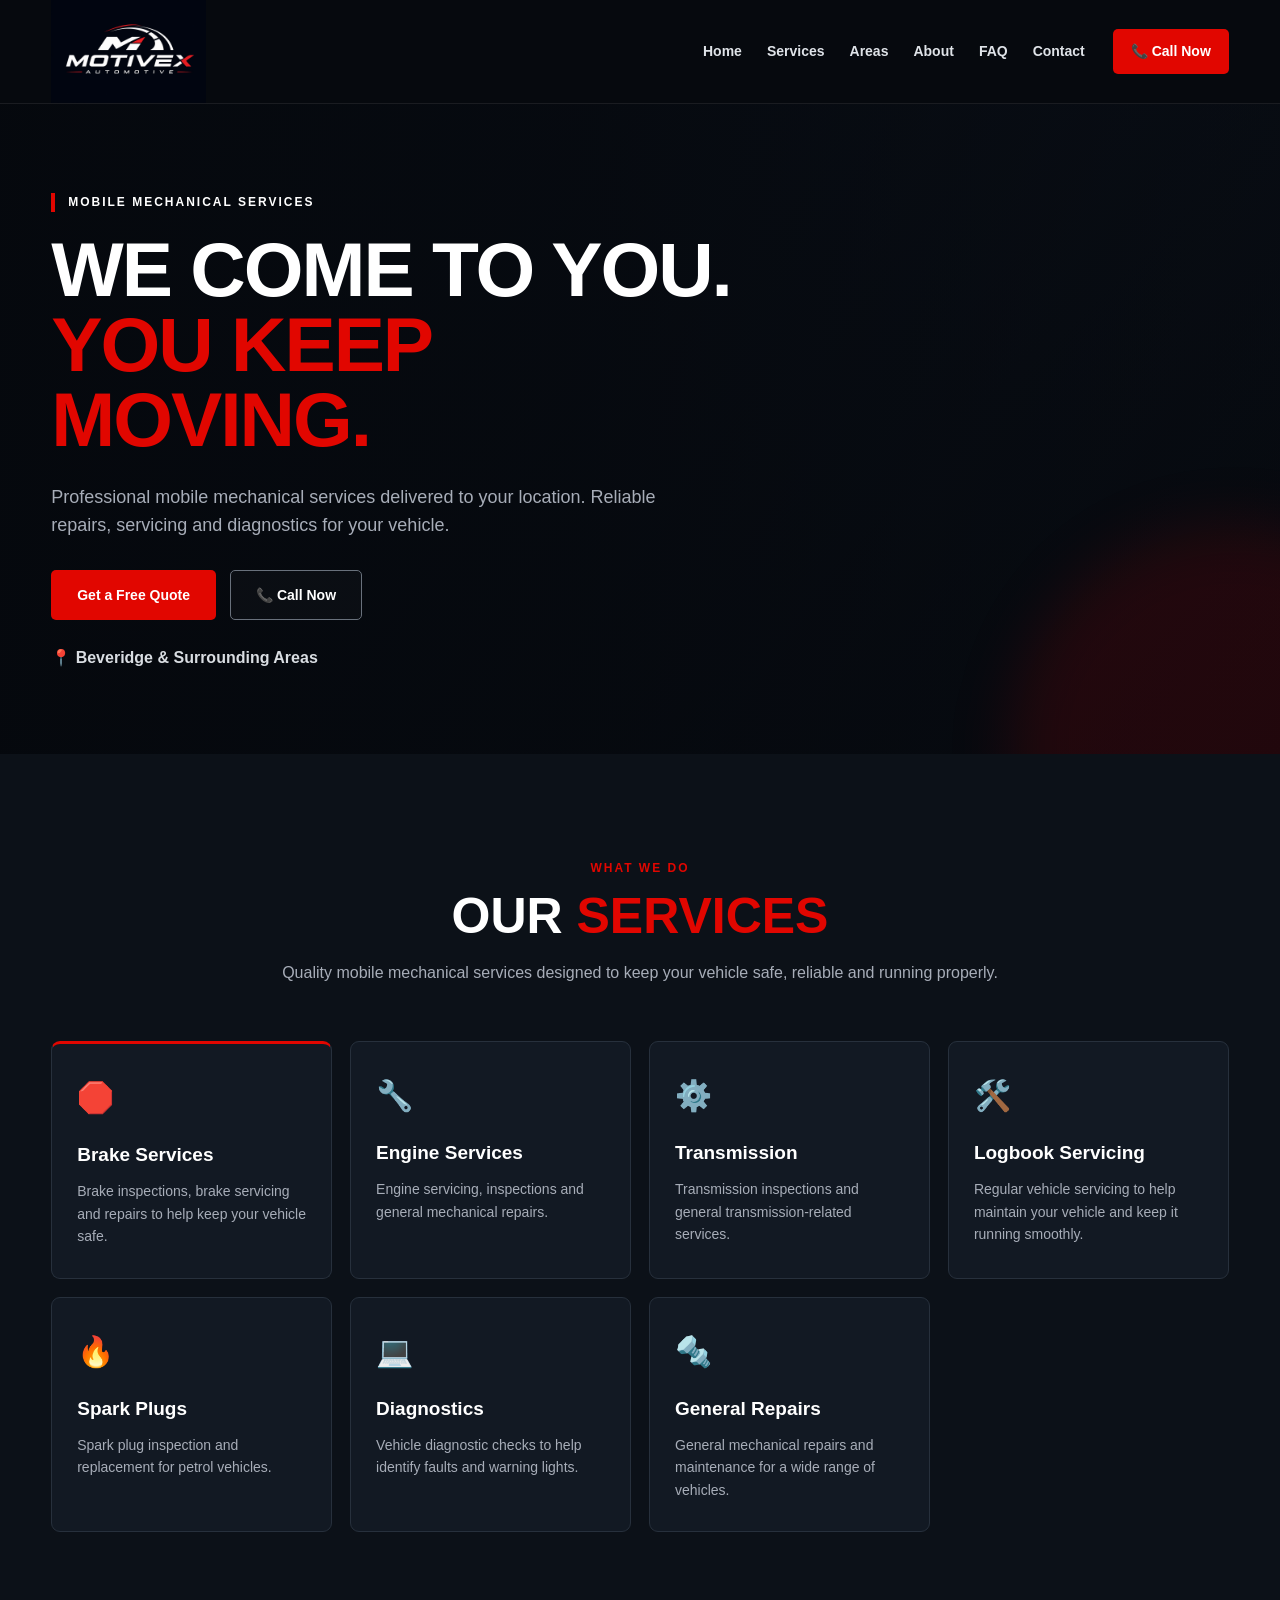
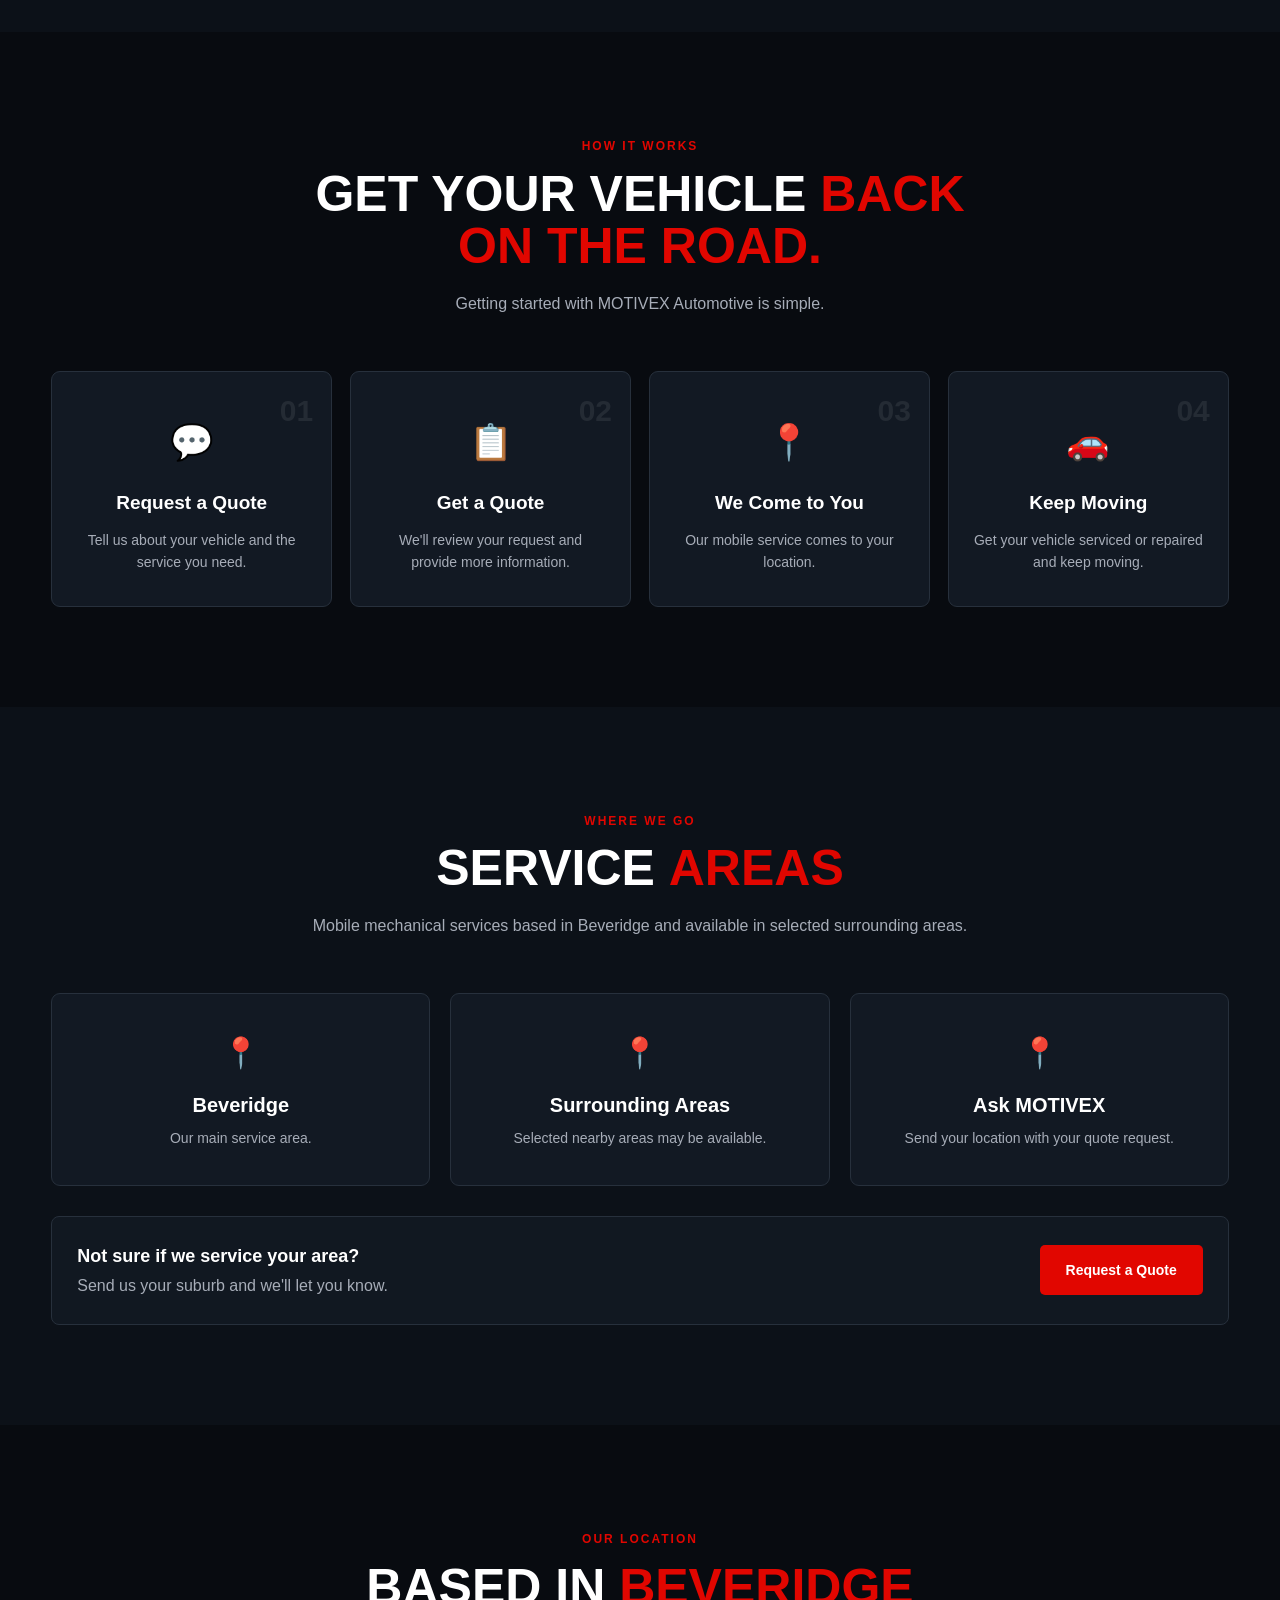
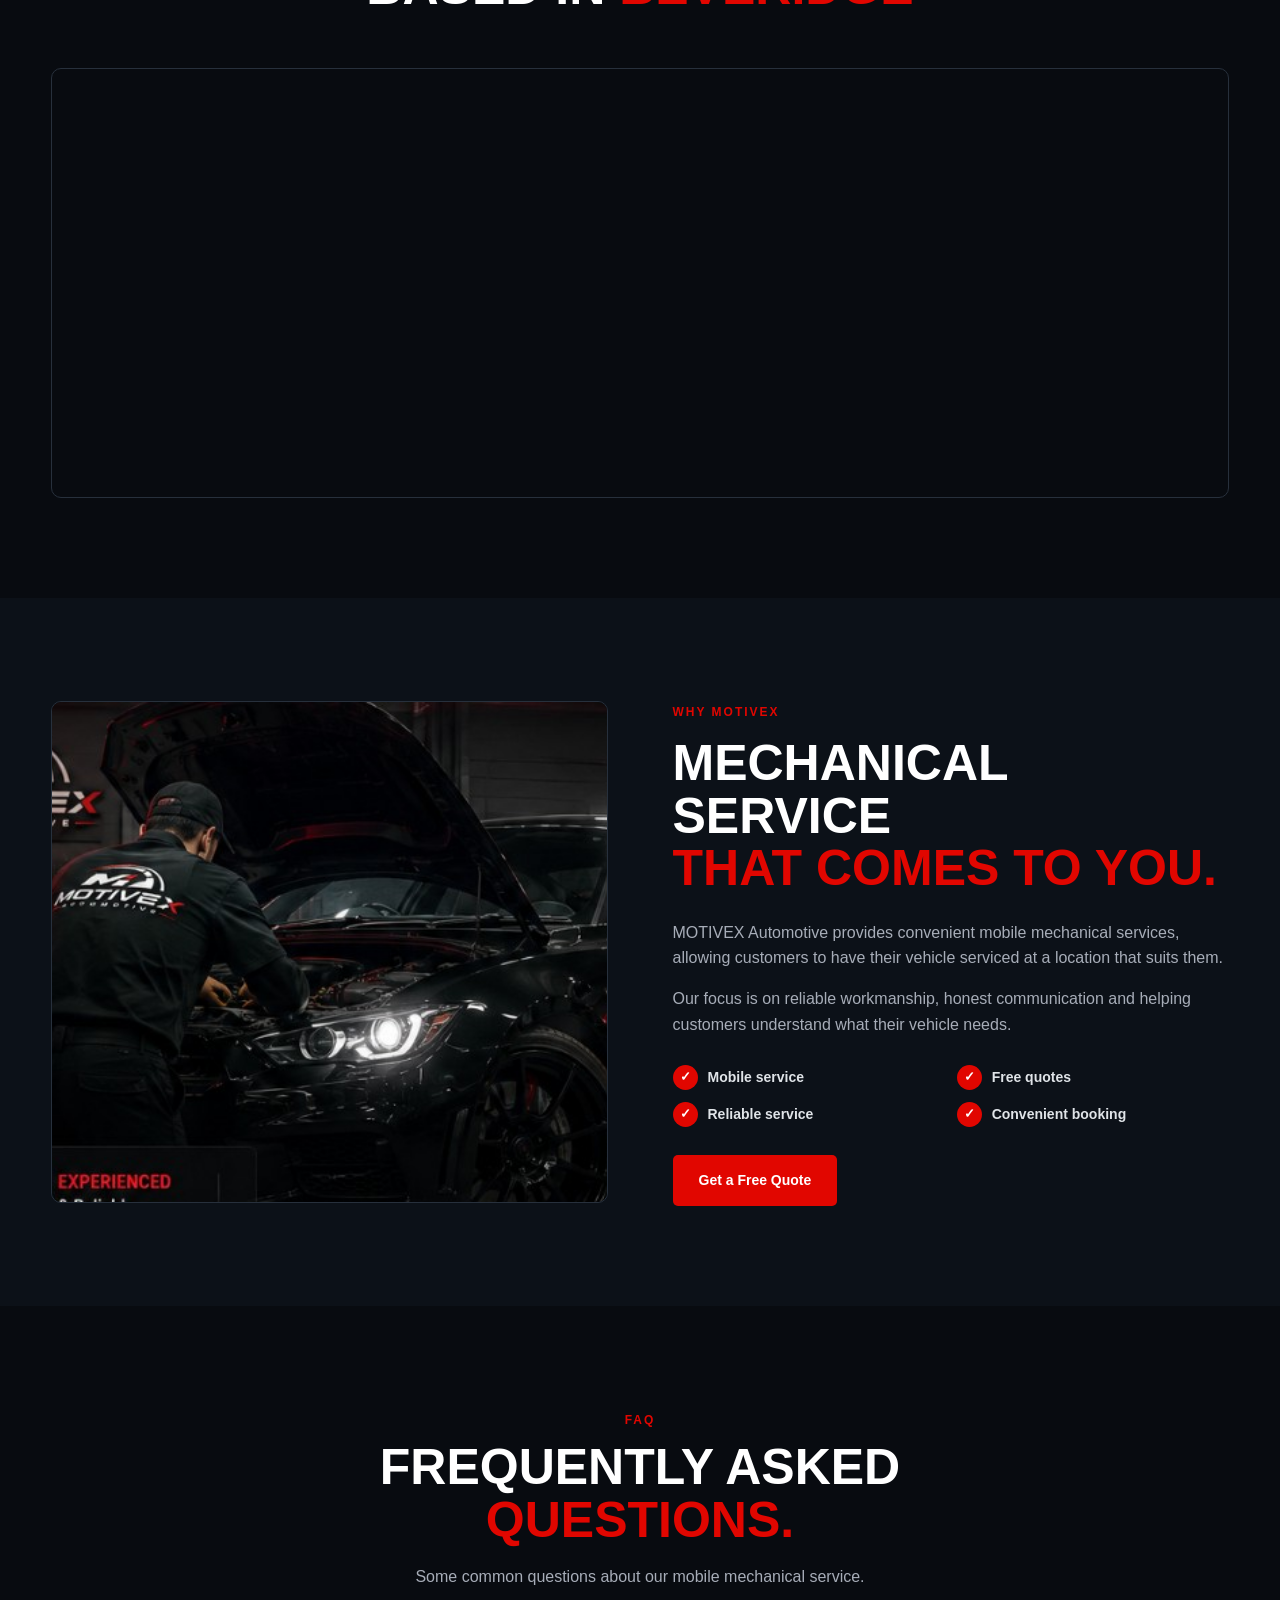
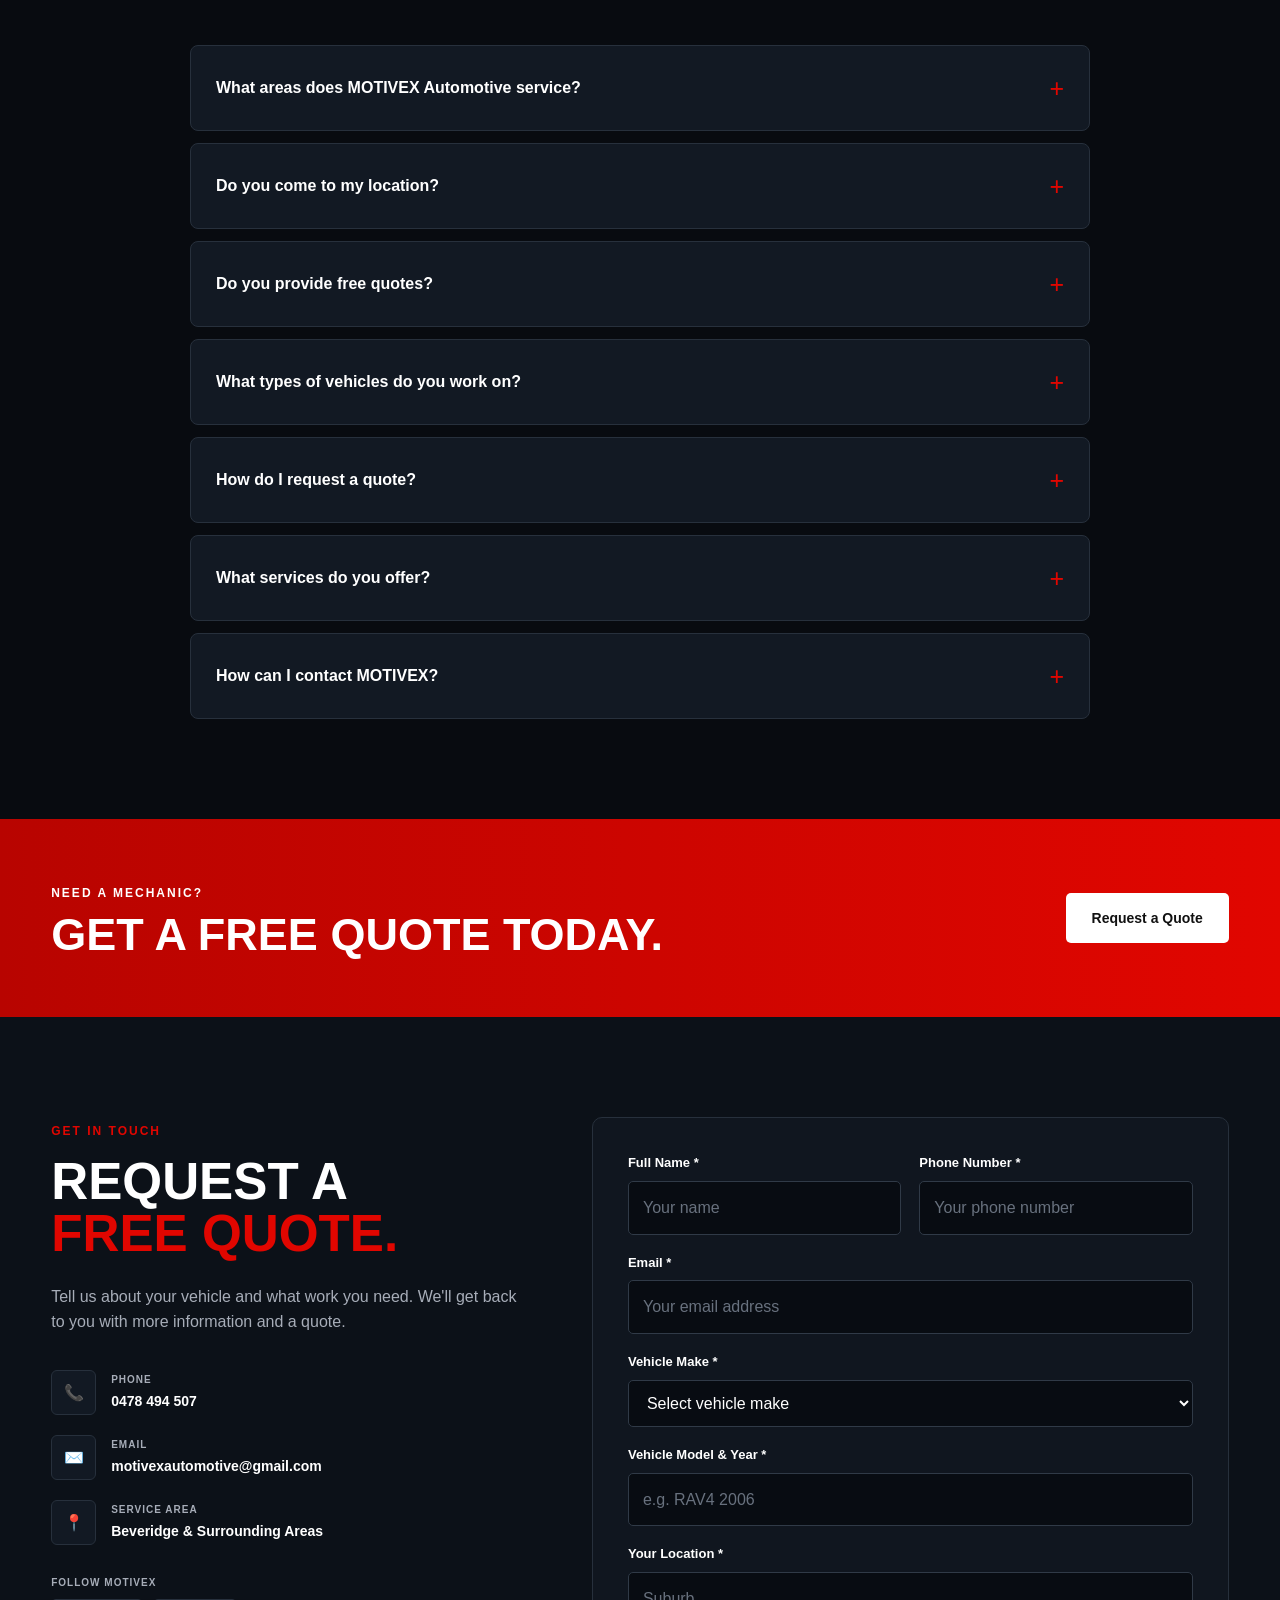
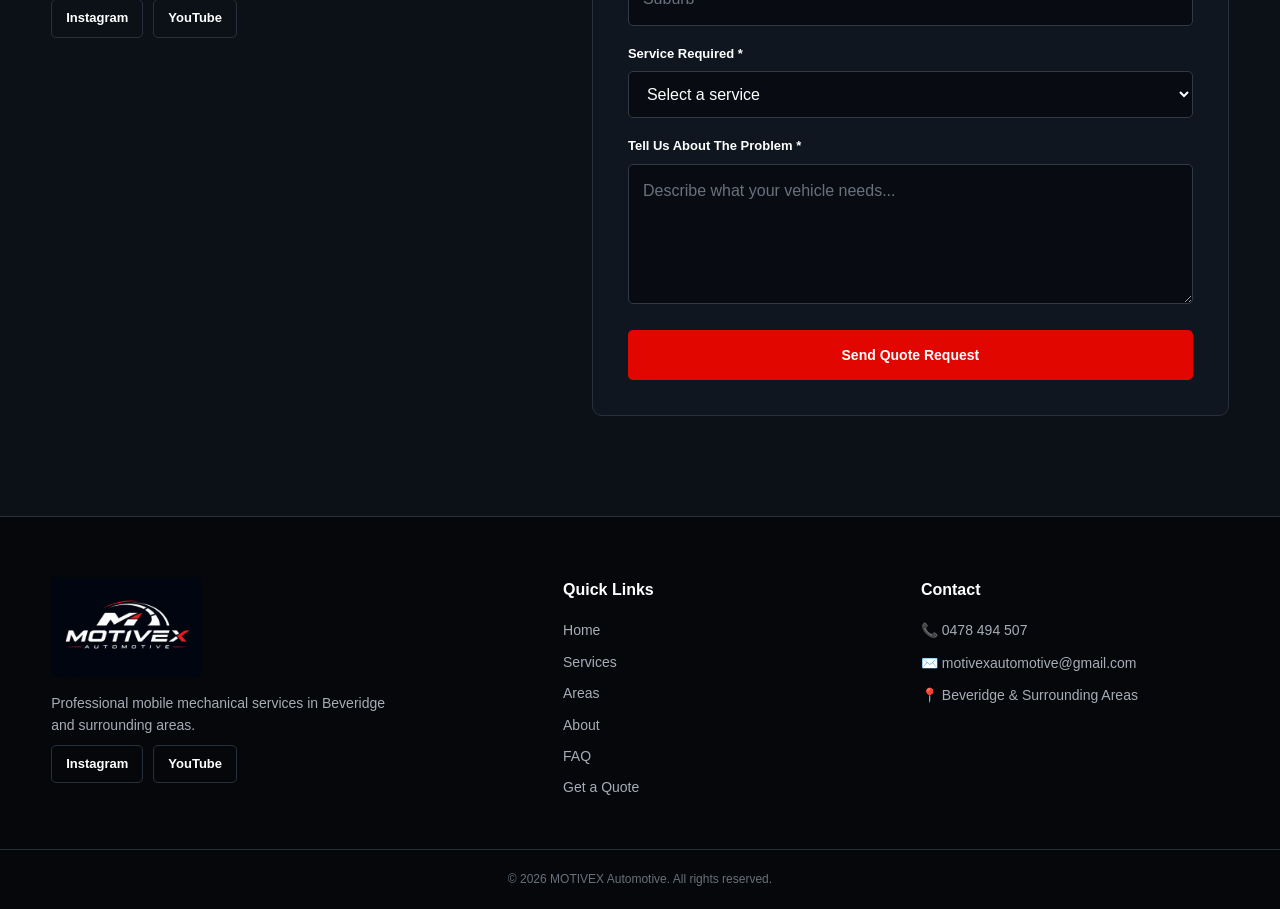
==== index.html @ 11ca55da "Add files via upload" ====
<!DOCTYPE html>
<html lang="en">
<head>
    <meta charset="UTF-8">
    <meta name="viewport" content="width=device-width, initial-scale=1.0">

    <title>MOTIVEX Automotive | Mobile Mechanic</title>

    <meta
        name="description"
        content="MOTIVEX Automotive provides professional mobile mechanical services in Beveridge and surrounding areas."
    >

    <link rel="stylesheet" href="style.css">
</head>

<body>

<!-- =====================================================
     HEADER
===================================================== -->

<header class="header">

    <div class="container nav">

        <a href="#home" class="logo">
            <img src="motivex-logo.png" alt="MOTIVEX Automotive">
        </a>

        <nav class="desktop-nav">
            <a href="#home">Home</a>
            <a href="#services">Services</a>
            <a href="#areas">Areas</a>
            <a href="#about">About</a>
            <a href="#faq">FAQ</a>
            <a href="#contact">Contact</a>
        </nav>

        <a href="tel:0478494507" class="header-call">
            📞 Call Now
        </a>

        <button
            class="menu-button"
            id="menuButton"
            aria-label="Open menu"
            type="button">

            <span></span>
            <span></span>
            <span></span>

        </button>

    </div>

    <nav class="mobile-menu" id="mobileMenu">

        <a href="#home">Home</a>
        <a href="#services">Services</a>
        <a href="#areas">Areas</a>
        <a href="#about">About</a>
        <a href="#faq">FAQ</a>
        <a href="#contact">Contact</a>

        <a href="tel:0478494507" class="mobile-menu-call">
            📞 Call MOTIVEX
        </a>

    </nav>

</header>


<!-- =====================================================
     HERO
===================================================== -->

<section class="hero" id="home">

    <div class="container hero-content">

        <div class="hero-text">

            <span class="hero-tag">
                MOBILE MECHANICAL SERVICES
            </span>

            <h1>
                WE COME TO YOU.
                <span>YOU KEEP MOVING.</span>
            </h1>

            <p>
                Professional mobile mechanical services delivered
                to your location. Reliable repairs, servicing and
                diagnostics for your vehicle.
            </p>

            <div class="hero-buttons">

                <a href="#contact" class="btn btn-red">
                    Get a Free Quote
                </a>

                <a href="tel:0478494507" class="btn btn-outline">
                    📞 Call Now
                </a>

            </div>

            <div class="hero-location">
                📍 Beveridge & Surrounding Areas
            </div>

        </div>

    </div>

</section>


<!-- =====================================================
     SERVICES
===================================================== -->

<section class="section services" id="services">

    <div class="container">

        <div class="section-heading">

            <span>WHAT WE DO</span>

            <h2>
                OUR <strong>SERVICES</strong>
            </h2>

            <p>
                Quality mobile mechanical services designed to
                keep your vehicle safe, reliable and running properly.
            </p>

        </div>

        <div class="services-grid">

            <div class="service-card featured">
                <div class="service-icon">🛑</div>
                <h3>Brake Services</h3>
                <p>
                    Brake inspections, brake servicing and repairs
                    to help keep your vehicle safe.
                </p>
            </div>

            <div class="service-card">
                <div class="service-icon">🔧</div>
                <h3>Engine Services</h3>
                <p>
                    Engine servicing, inspections and general
                    mechanical repairs.
                </p>
            </div>

            <div class="service-card">
                <div class="service-icon">⚙️</div>
                <h3>Transmission</h3>
                <p>
                    Transmission inspections and general
                    transmission-related services.
                </p>
            </div>

            <div class="service-card">
                <div class="service-icon">🛠️</div>
                <h3>Logbook Servicing</h3>
                <p>
                    Regular vehicle servicing to help maintain
                    your vehicle and keep it running smoothly.
                </p>
            </div>

            <div class="service-card">
                <div class="service-icon">🔥</div>
                <h3>Spark Plugs</h3>
                <p>
                    Spark plug inspection and replacement for
                    petrol vehicles.
                </p>
            </div>

            <div class="service-card">
                <div class="service-icon">💻</div>
                <h3>Diagnostics</h3>
                <p>
                    Vehicle diagnostic checks to help identify
                    faults and warning lights.
                </p>
            </div>

            <div class="service-card">
                <div class="service-icon">🔩</div>
                <h3>General Repairs</h3>
                <p>
                    General mechanical repairs and maintenance
                    for a wide range of vehicles.
                </p>
            </div>

        </div>

    </div>

</section>


<!-- =====================================================
     HOW IT WORKS
===================================================== -->

<section class="section how-it-works">

    <div class="container">

        <div class="section-heading">

            <span>HOW IT WORKS</span>

            <h2>
                GET YOUR VEHICLE
                <strong>BACK ON THE ROAD.</strong>
            </h2>

            <p>
                Getting started with MOTIVEX Automotive is simple.
            </p>

        </div>

        <div class="steps-grid">

            <div class="step-card">

                <span class="step-number">01</span>

                <div class="step-icon">💬</div>

                <h3>Request a Quote</h3>

                <p>
                    Tell us about your vehicle and the service you need.
                </p>

            </div>

            <div class="step-card">

                <span class="step-number">02</span>

                <div class="step-icon">📋</div>

                <h3>Get a Quote</h3>

                <p>
                    We'll review your request and provide more information.
                </p>

            </div>

            <div class="step-card">

                <span class="step-number">03</span>

                <div class="step-icon">📍</div>

                <h3>We Come to You</h3>

                <p>
                    Our mobile service comes to your location.
                </p>

            </div>

            <div class="step-card">

                <span class="step-number">04</span>

                <div class="step-icon">🚗</div>

                <h3>Keep Moving</h3>

                <p>
                    Get your vehicle serviced or repaired and keep moving.
                </p>

            </div>

        </div>

    </div>

</section>


<!-- =====================================================
     SERVICE AREAS
===================================================== -->

<section class="section areas" id="areas">

    <div class="container">

        <div class="section-heading">

            <span>WHERE WE GO</span>

            <h2>
                SERVICE <strong>AREAS</strong>
            </h2>

            <p>
                Mobile mechanical services based in Beveridge
                and available in selected surrounding areas.
            </p>

        </div>

        <div class="areas-grid">

            <div class="area-card">
                <span>📍</span>
                <h3>Beveridge</h3>
                <p>
                    Our main service area.
                </p>
            </div>

            <div class="area-card">
                <span>📍</span>
                <h3>Surrounding Areas</h3>
                <p>
                    Selected nearby areas may be available.
                </p>
            </div>

            <div class="area-card">
                <span>📍</span>
                <h3>Ask MOTIVEX</h3>
                <p>
                    Send your location with your quote request.
                </p>
            </div>

        </div>

        <div class="areas-note">

            <div>

                <strong>
                    Not sure if we service your area?
                </strong>

                <p>
                    Send us your suburb and we'll let you know.
                </p>

            </div>

            <a href="#contact" class="btn btn-red">
                Request a Quote
            </a>

        </div>

    </div>

</section>


<!-- =====================================================
     MAP
===================================================== -->

<section class="map-section">

    <div class="container">

        <div class="section-heading">

            <span>OUR LOCATION</span>

            <h2>
                BASED IN <strong>BEVERIDGE</strong>
            </h2>

        </div>

        <div class="map-wrapper">

            <iframe
                src="https://www.google.com/maps/embed?pb=!1m18!1m12!1m3!1d101323.83330671517!2d144.88555516720848!3d-37.475599139025064!2m3!1f0!2f0!3f0!3m2!1i1024!2i768!4f13.1!3m3!1m2!1s0x6ad7b05cd2431bed%3A0x40579a430a07750!2sBeveridge%20VIC%203753!5e0!3m2!1sen!2sau!4v1787280906501!5m2!1sen!2sau"
                loading="lazy"
                allowfullscreen
                referrerpolicy="strict-origin-when-cross-origin">
            </iframe>

        </div>

    </div>

</section>


<!-- =====================================================
     ABOUT
===================================================== -->

<section class="section about" id="about">

    <div class="container about-grid">

        <div class="about-image">

            <img
                src="mechanic-bmw.jpg"
                alt="MOTIVEX Automotive mobile mechanic"
            >

        </div>

        <div class="about-content">

            <span class="section-label">
                WHY MOTIVEX
            </span>

            <h2>
                MECHANICAL SERVICE
                <strong>THAT COMES TO YOU.</strong>
            </h2>

            <p>
                MOTIVEX Automotive provides convenient mobile
                mechanical services, allowing customers to have
                their vehicle serviced at a location that suits them.
            </p>

            <p>
                Our focus is on reliable workmanship, honest
                communication and helping customers understand
                what their vehicle needs.
            </p>

            <div class="about-points">

                <div>
                    <span>✓</span>
                    <p>Mobile service</p>
                </div>

                <div>
                    <span>✓</span>
                    <p>Free quotes</p>
                </div>

                <div>
                    <span>✓</span>
                    <p>Reliable service</p>
                </div>

                <div>
                    <span>✓</span>
                    <p>Convenient booking</p>
                </div>

            </div>

            <a href="#contact" class="btn btn-red">
                Get a Free Quote
            </a>

        </div>

    </div>

</section>


<!-- =====================================================
     FAQ
===================================================== -->

<section class="section faq" id="faq">

    <div class="container">

        <div class="section-heading">

            <span>FAQ</span>

            <h2>
                FREQUENTLY ASKED
                <strong>QUESTIONS.</strong>
            </h2>

            <p>
                Some common questions about our mobile mechanical service.
            </p>

        </div>


        <div class="faq-list">

            <details class="faq-item">

                <summary>
                    What areas does MOTIVEX Automotive service?
                    <span>+</span>
                </summary>

                <p>
                    MOTIVEX Automotive is based in Beveridge and
                    services selected surrounding areas. If you're
                    unsure whether we service your suburb, contact us
                    and we'll let you know.
                </p>

            </details>


            <details class="faq-item">

                <summary>
                    Do you come to my location?
                    <span>+</span>
                </summary>

                <p>
                    Yes. MOTIVEX Automotive is a mobile mechanical
                    service, meaning we come to an agreed location
                    within our service area.
                </p>

            </details>


            <details class="faq-item">

                <summary>
                    Do you provide free quotes?
                    <span>+</span>
                </summary>

                <p>
                    Yes. You can use our quote form to provide details
                    about your vehicle and the work you need.
                </p>

            </details>


            <details class="faq-item">

                <summary>
                    What types of vehicles do you work on?
                    <span>+</span>
                </summary>

                <p>
                    We provide general mobile mechanical services for
                    a range of vehicle makes and models. Send us your
                    vehicle details and we'll let you know if we can
                    assist.
                </p>

            </details>


            <details class="faq-item">

                <summary>
                    How do I request a quote?
                    <span>+</span>
                </summary>

                <p>
                    You can use the Get a Free Quote form on our website
                    or call MOTIVEX Automotive directly on 0478 494 507.
                </p>

            </details>


            <details class="faq-item">

                <summary>
                    What services do you offer?
                    <span>+</span>
                </summary>

                <p>
                    Our services include brake services, engine services,
                    transmission services, logbook servicing, spark plugs,
                    diagnostics and general mechanical repairs.
                </p>

            </details>


            <details class="faq-item">

                <summary>
                    How can I contact MOTIVEX?
                    <span>+</span>
                </summary>

                <p>
                    You can call 0478 494 507, email
                    motivexautomotive@gmail.com or submit a quote request
                    through our website.
                </p>

            </details>

        </div>

    </div>

</section>


<!-- =====================================================
     CTA
===================================================== -->

<section class="cta">

    <div class="container cta-content">

        <div>

            <span>NEED A MECHANIC?</span>

            <h2>
                GET A FREE QUOTE TODAY.
            </h2>

        </div>

        <a href="#contact" class="btn">
            Request a Quote
        </a>

    </div>

</section>


<!-- =====================================================
     CONTACT / QUOTE
===================================================== -->

<section class="section contact" id="contact">

    <div class="container contact-grid">

        <div class="contact-info">

            <span class="section-label">
                GET IN TOUCH
            </span>

            <h2>
                REQUEST A
                <strong>FREE QUOTE.</strong>
            </h2>

            <p>
                Tell us about your vehicle and what work you need.
                We'll get back to you with more information and a quote.
            </p>

            <div class="contact-details">

                <div class="contact-item">

                    <div class="contact-icon">
                        📞
                    </div>

                    <div>

                        <small>PHONE</small>

                        <strong>
                            <a href="tel:0478494507">
                                0478 494 507
                            </a>
                        </strong>

                    </div>

                </div>


                <div class="contact-item">

                    <div class="contact-icon">
                        ✉️
                    </div>

                    <div>

                        <small>EMAIL</small>

                        <strong>
                            <a href="mailto:motivexautomotive@gmail.com">
                                motivexautomotive@gmail.com
                            </a>
                        </strong>

                    </div>

                </div>


                <div class="contact-item">

                    <div class="contact-icon">
                        📍
                    </div>

                    <div>

                        <small>SERVICE AREA</small>

                        <strong>
                            Beveridge & Surrounding Areas
                        </strong>

                    </div>

                </div>


                <div class="contact-social">

                    <small>FOLLOW MOTIVEX</small>

                    <div class="social-links">

                        <a
                            href="https://www.instagram.com/movitex_automotive/"
                            target="_blank"
                            rel="noopener">
                            Instagram
                        </a>

                        <a
                            href="https://youtube.com/@motivexautomotive1"
                            target="_blank"
                            rel="noopener">
                            YouTube
                        </a>

                    </div>

                </div>

            </div>

        </div>


        <!-- QUOTE FORM -->

        <div class="contact-form-wrapper">

            <form
                id="quoteForm"
                action="https://formspree.io/f/xzepyyja"
                method="POST">

                <div class="form-row">

                    <div class="form-group">

                        <label for="name">
                            Full Name *
                        </label>

                        <input
                            type="text"
                            id="name"
                            name="name"
                            placeholder="Your name"
                            required
                        >

                    </div>


                    <div class="form-group">

                        <label for="phone">
                            Phone Number *
                        </label>

                        <input
                            type="tel"
                            id="phone"
                            name="phone"
                            placeholder="Your phone number"
                            required
                        >

                    </div>

                </div>


                <div class="form-group">

                    <label for="email">
                        Email *
                    </label>

                    <input
                        type="email"
                        id="email"
                        name="email"
                        placeholder="Your email address"
                        required
                    >

                </div>


                <div class="form-group">

                    <label for="vehicleMake">
                        Vehicle Make *
                    </label>

                    <select
                        id="vehicleMake"
                        name="vehicle_make"
                        required>

                        <option value="" selected disabled>
                            Select vehicle make
                        </option>

                        <option value="Toyota">Toyota</option>
                        <option value="BMW">BMW</option>
                        <option value="Ford">Ford</option>
                        <option value="Mazda">Mazda</option>
                        <option value="Hyundai">Hyundai</option>
                        <option value="Kia">Kia</option>
                        <option value="Nissan">Nissan</option>
                        <option value="Mitsubishi">Mitsubishi</option>
                        <option value="Holden">Holden</option>
                        <option value="Mercedes-Benz">Mercedes-Benz</option>
                        <option value="Volkswagen">Volkswagen</option>
                        <option value="Subaru">Subaru</option>
                        <option value="Honda">Honda</option>
                        <option value="Isuzu">Isuzu</option>
                        <option value="Jeep">Jeep</option>
                        <option value="Land Rover">Land Rover</option>
                        <option value="Other">Other</option>

                    </select>

                </div>


                <div class="form-group">

                    <label for="vehicleModel">
                        Vehicle Model & Year *
                    </label>

                    <input
                        type="text"
                        id="vehicleModel"
                        name="vehicle_model"
                        placeholder="e.g. RAV4 2006"
                        required
                    >

                </div>


                <div class="form-group">

                    <label for="location">
                        Your Location *
                    </label>

                    <input
                        type="text"
                        id="location"
                        name="location"
                        placeholder="Suburb"
                        required
                    >

                </div>


                <div class="form-group">

                    <label for="service">
                        Service Required *
                    </label>

                    <select
                        id="service"
                        name="service_required"
                        required>

                        <option value="" selected disabled>
                            Select a service
                        </option>

                        <option value="Brake Services">
                            Brake Services
                        </option>

                        <option value="Engine Services">
                            Engine Services
                        </option>

                        <option value="Transmission">
                            Transmission
                        </option>

                        <option value="Logbook Servicing">
                            Logbook Servicing
                        </option>

                        <option value="Spark Plugs">
                            Spark Plugs
                        </option>

                        <option value="Diagnostics">
                            Diagnostics
                        </option>

                        <option value="General Repairs">
                            General Repairs
                        </option>

                        <option value="Other">
                            Other
                        </option>

                    </select>

                </div>


                <div class="form-group">

                    <label for="message">
                        Tell Us About The Problem *
                    </label>

                    <textarea
                        id="message"
                        name="message"
                        placeholder="Describe what your vehicle needs..."
                        required
                    ></textarea>

                </div>


                <input
                    type="hidden"
                    name="_subject"
                    value="New MOTIVEX Automotive Quote Request"
                >


                <div id="formMessage"></div>


                <button
                    type="submit"
                    class="btn btn-red submit-btn"
                    id="submitButton">

                    Send Quote Request

                </button>

            </form>

        </div>

    </div>

</section>


<!-- =====================================================
     FOOTER
===================================================== -->

<footer class="footer">

    <div class="container footer-content">

        <div class="footer-brand">

            <img
                src="motivex-logo.png"
                alt="MOTIVEX Automotive"
            >

            <p>
                Professional mobile mechanical services
                in Beveridge and surrounding areas.
            </p>

            <div class="social-links">

                <a
                    href="https://www.instagram.com/movitex_automotive/"
                    target="_blank"
                    rel="noopener">
                    Instagram
                </a>

                <a
                    href="https://youtube.com/@motivexautomotive1"
                    target="_blank"
                    rel="noopener">
                    YouTube
                </a>

            </div>

        </div>


        <div>

            <h3>Quick Links</h3>

            <div class="footer-links">

                <a href="#home">Home</a>
                <a href="#services">Services</a>
                <a href="#areas">Areas</a>
                <a href="#about">About</a>
                <a href="#faq">FAQ</a>
                <a href="#contact">Get a Quote</a>

            </div>

        </div>


        <div>

            <h3>Contact</h3>

            <div class="footer-contact">

                <a href="tel:0478494507">
                    📞 0478 494 507
                </a>

                <a href="mailto:motivexautomotive@gmail.com">
                    ✉️ motivexautomotive@gmail.com
                </a>

                <p>
                    📍 Beveridge & Surrounding Areas
                </p>

            </div>

        </div>

    </div>


    <div class="footer-bottom">

        <div class="container">

            <p>
                © 2026 MOTIVEX Automotive. All rights reserved.
            </p>

        </div>

    </div>

</footer>


<!-- =====================================================
     MOBILE BOTTOM BAR
===================================================== -->

<div class="mobile-bottom-bar">

    <a
        href="tel:0478494507"
        class="mobile-bar-item">

        <span>📞</span>
        <strong>CALL</strong>

    </a>


    <a
        href="#contact"
        class="mobile-bar-item mobile-bar-quote">

        <span>💬</span>
        <strong>QUOTE</strong>

    </a>


    <a
        href="#areas"
        class="mobile-bar-item">

        <span>📍</span>
        <strong>AREA</strong>

    </a>

</div>


<script src="script.js"></script>

</body>
</html>
---- style.css ----
/* =====================================================
   MOTIVEX AUTOMOTIVE
   COMPLETE STYLE.CSS
===================================================== */

* {
    margin: 0;
    padding: 0;
    box-sizing: border-box;
}

html {
    scroll-behavior: smooth;
    scroll-padding-top: 90px;
}

body {
    font-family: Arial, Helvetica, sans-serif;
    background: #080b10;
    color: #ffffff;
    line-height: 1.6;
    overflow-x: hidden;
}

a {
    color: inherit;
    text-decoration: none;
}

img {
    max-width: 100%;
    display: block;
}

button,
input,
select,
textarea {
    font: inherit;
}


/* =====================================================
   VARIABLES
===================================================== */

:root {
    --red: #e10600;
    --red-dark: #b80400;
    --navy: #0b1320;
    --black: #080b10;
    --dark: #10151d;
    --card: #121923;
    --border: #27303c;
    --white: #ffffff;
    --grey: #a7adb8;
    --container: 1200px;
}


/* =====================================================
   CONTAINER
===================================================== */

.container {
    width: min(92%, var(--container));
    margin: 0 auto;
}


/* =====================================================
   HEADER
===================================================== */

.header {
    position: sticky;
    top: 0;
    z-index: 1000;
    background: rgba(7, 10, 15, 0.96);
    border-bottom: 1px solid rgba(255, 255, 255, 0.08);
    backdrop-filter: blur(12px);
}

.nav {
    min-height: 78px;
    display: flex;
    align-items: center;
    gap: 28px;
}

.logo {
    display: flex;
    align-items: center;
    margin-right: auto;
}

.logo img {
    width: 155px;
    height: auto;
}

.desktop-nav {
    display: flex;
    align-items: center;
    gap: 25px;
}

.desktop-nav a {
    color: #dfe3e8;
    font-size: 14px;
    font-weight: 700;
    transition: 0.25s ease;
}

.desktop-nav a:hover {
    color: var(--red);
}

.header-call {
    background: var(--red);
    padding: 11px 18px;
    border-radius: 5px;
    font-size: 14px;
    font-weight: 800;
    transition: 0.25s ease;
}

.header-call:hover {
    background: var(--red-dark);
    transform: translateY(-2px);
}

.menu-button {
    display: none;
    width: 44px;
    height: 44px;
    border: 1px solid var(--border);
    background: var(--card);
    border-radius: 6px;
    cursor: pointer;
    padding: 9px;
}

.menu-button span {
    display: block;
    height: 2px;
    background: white;
    margin: 5px 0;
    border-radius: 5px;
}

.mobile-menu {
    display: none;
}


/* =====================================================
   HERO
===================================================== */

.hero {
    min-height: 650px;
    display: flex;
    align-items: center;
    position: relative;
    overflow: hidden;
    background:
        linear-gradient(
            90deg,
            rgba(5, 8, 13, 0.98) 0%,
            rgba(5, 8, 13, 0.86) 45%,
            rgba(5, 8, 13, 0.45) 100%
        ),
        linear-gradient(
            135deg,
            #101927,
            #070a0f
        );
}

.hero::after {
    content: "";
    position: absolute;
    width: 450px;
    height: 450px;
    right: -180px;
    bottom: -220px;
    background: rgba(225, 6, 0, 0.12);
    border-radius: 50%;
    filter: blur(30px);
}

.hero-content {
    position: relative;
    z-index: 2;
}

.hero-text {
    max-width: 700px;
    padding: 80px 0;
}

.hero-tag {
    display: inline-block;
    color: #ffffff;
    font-size: 12px;
    font-weight: 900;
    letter-spacing: 2px;
    margin-bottom: 20px;
    padding-left: 13px;
    border-left: 4px solid var(--red);
}

.hero h1 {
    font-size: clamp(42px, 6vw, 78px);
    line-height: 0.98;
    font-weight: 900;
    letter-spacing: -2px;
    margin-bottom: 25px;
}

.hero h1 span {
    display: block;
    color: var(--red);
}

.hero p {
    max-width: 620px;
    color: var(--grey);
    font-size: 18px;
    margin-bottom: 30px;
}

.hero-buttons {
    display: flex;
    gap: 14px;
    flex-wrap: wrap;
}

.hero-location {
    margin-top: 25px;
    color: #d9dde2;
    font-weight: 700;
}


/* =====================================================
   BUTTONS
===================================================== */

.btn {
    display: inline-flex;
    align-items: center;
    justify-content: center;
    min-height: 50px;
    padding: 13px 25px;
    border-radius: 5px;
    border: 1px solid transparent;
    font-weight: 900;
    font-size: 14px;
    cursor: pointer;
    transition: 0.25s ease;
}

.btn:hover {
    transform: translateY(-2px);
}

.btn-red {
    background: var(--red);
    color: #ffffff;
}

.btn-red:hover {
    background: var(--red-dark);
}

.btn-outline {
    border-color: #69717c;
    color: #ffffff;
    background: rgba(255, 255, 255, 0.02);
}

.btn-outline:hover {
    border-color: var(--red);
}


/* =====================================================
   GENERAL SECTIONS
===================================================== */

.section {
    padding: 100px 0;
}

.section-heading {
    max-width: 720px;
    margin: 0 auto 55px;
    text-align: center;
}

.section-heading > span {
    color: var(--red);
    font-size: 12px;
    font-weight: 900;
    letter-spacing: 2px;
}

.section-heading h2 {
    margin-top: 10px;
    font-size: clamp(32px, 4vw, 50px);
    line-height: 1.05;
    font-weight: 900;
}

.section-heading h2 strong {
    color: var(--red);
}

.section-heading p {
    color: var(--grey);
    margin-top: 18px;
    font-size: 16px;
}


/* =====================================================
   SERVICES
===================================================== */

.services {
    background: #0c1118;
}

.services-grid {
    display: grid;
    grid-template-columns: repeat(4, 1fr);
    gap: 18px;
}

.service-card {
    background: var(--card);
    border: 1px solid var(--border);
    border-radius: 9px;
    padding: 30px 25px;
    transition: 0.3s ease;
}

.service-card:hover {
    transform: translateY(-5px);
    border-color: var(--red);
}

.service-card.featured {
    border-top: 3px solid var(--red);
}

.service-icon {
    font-size: 30px;
    margin-bottom: 18px;
}

.service-card h3 {
    font-size: 19px;
    margin-bottom: 10px;
}

.service-card p {
    color: var(--grey);
    font-size: 14px;
}


/* =====================================================
   HOW IT WORKS
===================================================== */

.how-it-works {
    background: #080b10;
}

.steps-grid {
    display: grid;
    grid-template-columns: repeat(4, 1fr);
    gap: 18px;
}

.step-card {
    position: relative;
    background: var(--card);
    border: 1px solid var(--border);
    border-radius: 9px;
    padding: 32px 25px;
    text-align: center;
    transition: 0.3s ease;
}

.step-card:hover {
    transform: translateY(-5px);
    border-color: var(--red);
}

.step-number {
    position: absolute;
    top: 15px;
    right: 18px;
    color: rgba(255, 255, 255, 0.08);
    font-size: 30px;
    font-weight: 900;
}

.step-icon {
    font-size: 35px;
    margin: 10px 0 18px;
}

.step-card h3 {
    font-size: 19px;
    margin-bottom: 10px;
}

.step-card p {
    color: var(--grey);
    font-size: 14px;
}


/* =====================================================
   SERVICE AREAS
===================================================== */

.areas {
    background: #0c1118;
}

.areas-grid {
    display: grid;
    grid-template-columns: repeat(3, 1fr);
    gap: 20px;
}

.area-card {
    text-align: center;
    background: var(--card);
    border: 1px solid var(--border);
    border-radius: 9px;
    padding: 35px 25px;
}

.area-card > span {
    font-size: 30px;
}

.area-card h3 {
    margin-top: 12px;
    font-size: 20px;
}

.area-card p {
    color: var(--grey);
    margin-top: 6px;
    font-size: 14px;
}

.areas-note {
    margin-top: 30px;
    display: flex;
    justify-content: space-between;
    align-items: center;
    gap: 20px;
    padding: 25px;
    background: #111821;
    border: 1px solid var(--border);
    border-radius: 8px;
}

.areas-note strong {
    font-size: 18px;
}

.areas-note p {
    color: var(--grey);
    margin-top: 3px;
}


/* =====================================================
   MAP
===================================================== */

.map-section {
    padding: 100px 0;
    background: #080b10;
}

.map-wrapper {
    width: 100%;
    height: 430px;
    overflow: hidden;
    border: 1px solid var(--border);
    border-radius: 10px;
}

.map-wrapper iframe {
    width: 100%;
    height: 100%;
    border: 0;
}


/* =====================================================
   ABOUT
===================================================== */

.about {
    background: #0c1118;
}

.about-grid {
    display: grid;
    grid-template-columns: 1fr 1fr;
    gap: 65px;
    align-items: center;
}

.about-image {
    border-radius: 10px;
    overflow: hidden;
    border: 1px solid var(--border);
    background: #10151d;
}

.about-image img {
    width: 100%;
    height: 500px;
    object-fit: cover;
}

.section-label {
    display: inline-block;
    color: var(--red);
    font-size: 12px;
    font-weight: 900;
    letter-spacing: 2px;
    margin-bottom: 15px;
}

.about-content h2 {
    font-size: clamp(32px, 4vw, 50px);
    line-height: 1.05;
    margin-bottom: 25px;
}

.about-content h2 strong {
    display: block;
    color: var(--red);
}

.about-content > p {
    color: var(--grey);
    margin-bottom: 15px;
}

.about-points {
    display: grid;
    grid-template-columns: 1fr 1fr;
    gap: 12px;
    margin: 28px 0;
}

.about-points div {
    display: flex;
    align-items: center;
    gap: 10px;
}

.about-points span {
    width: 25px;
    height: 25px;
    display: grid;
    place-items: center;
    background: var(--red);
    border-radius: 50%;
    font-size: 13px;
    font-weight: 900;
}

.about-points p {
    color: #e0e4e8;
    font-size: 14px;
    font-weight: 700;
}


/* =====================================================
   FAQ
===================================================== */

.faq {
    background: #080b10;
}

.faq-list {
    max-width: 900px;
    margin: 0 auto;
    display: grid;
    gap: 12px;
}

.faq-item {
    background: var(--card);
    border: 1px solid var(--border);
    border-radius: 8px;
    overflow: hidden;
    transition: border-color 0.25s ease;
}

.faq-item:hover {
    border-color: #3a4552;
}

.faq-item[open] {
    border-color: var(--red);
}

.faq-item summary {
    list-style: none;
    cursor: pointer;
    padding: 22px 25px;
    display: flex;
    align-items: center;
    justify-content: space-between;
    gap: 20px;
    font-size: 16px;
    font-weight: 800;
}

.faq-item summary::-webkit-details-marker {
    display: none;
}

.faq-item summary span {
    color: var(--red);
    font-size: 25px;
    font-weight: 400;
    transition: transform 0.25s ease;
}

.faq-item[open] summary span {
    transform: rotate(45deg);
}

.faq-item p {
    color: var(--grey);
    padding: 0 25px 23px;
    font-size: 14px;
    max-width: 800px;
}


/* =====================================================
   CTA
===================================================== */

.cta {
    background: linear-gradient(90deg, #b80400, #e10600);
    padding: 60px 0;
}

.cta-content {
    display: flex;
    align-items: center;
    justify-content: space-between;
    gap: 25px;
}

.cta-content span {
    font-size: 12px;
    font-weight: 900;
    letter-spacing: 2px;
}

.cta-content h2 {
    font-size: clamp(28px, 4vw, 45px);
    line-height: 1;
    margin-top: 8px;
}

.cta .btn {
    background: #ffffff;
    color: #111111;
}

.cta .btn:hover {
    background: #eeeeee;
}


/* =====================================================
   CONTACT
===================================================== */

.contact {
    background: #0c1118;
}

.contact-grid {
    display: grid;
    grid-template-columns: 0.85fr 1.15fr;
    gap: 70px;
    align-items: start;
}

.contact-info h2 {
    font-size: clamp(35px, 4vw, 55px);
    line-height: 1;
    margin-bottom: 25px;
}

.contact-info h2 strong {
    display: block;
    color: var(--red);
}

.contact-info > p {
    color: var(--grey);
    margin-bottom: 35px;
}

.contact-details {
    display: grid;
    gap: 20px;
}

.contact-item {
    display: flex;
    align-items: center;
    gap: 15px;
}

.contact-icon {
    width: 45px;
    height: 45px;
    display: grid;
    place-items: center;
    background: var(--card);
    border: 1px solid var(--border);
    border-radius: 6px;
}

.contact-item small,
.contact-social small {
    display: block;
    color: var(--grey);
    font-size: 10px;
    font-weight: 900;
    letter-spacing: 1px;
}

.contact-item strong {
    font-size: 14px;
}

.contact-social {
    margin-top: 10px;
}

.social-links {
    display: flex;
    gap: 10px;
    margin-top: 8px;
}

.social-links a {
    display: inline-block;
    padding: 8px 14px;
    border: 1px solid var(--border);
    border-radius: 5px;
    font-size: 13px;
    font-weight: 700;
    transition: 0.25s ease;
}

.social-links a:hover {
    border-color: var(--red);
    color: var(--red);
}


/* =====================================================
   FORM
===================================================== */

.contact-form-wrapper {
    background: #10161f;
    border: 1px solid var(--border);
    border-radius: 10px;
    padding: 35px;
}

.form-row {
    display: grid;
    grid-template-columns: 1fr 1fr;
    gap: 18px;
}

.form-group {
    margin-bottom: 18px;
}

.form-group label {
    display: block;
    margin-bottom: 7px;
    font-size: 13px;
    font-weight: 800;
}

.form-group input,
.form-group select,
.form-group textarea {
    width: 100%;
    border: 1px solid #303a47;
    background: #080c12;
    color: #ffffff;
    border-radius: 5px;
    padding: 13px 14px;
    outline: none;
    transition: 0.25s ease;
}

.form-group input::placeholder,
.form-group textarea::placeholder {
    color: #68717e;
}

.form-group input:focus,
.form-group select:focus,
.form-group textarea:focus {
    border-color: var(--red);
}

.form-group textarea {
    min-height: 140px;
    resize: vertical;
}

.submit-btn {
    width: 100%;
    border: 0;
}

.submit-btn:disabled {
    opacity: 0.65;
    cursor: not-allowed;
    transform: none;
}

#formMessage {
    margin-bottom: 15px;
    font-size: 14px;
    font-weight: 700;
}


/* =====================================================
   FOOTER
===================================================== */

.footer {
    background: #05070a;
    border-top: 1px solid var(--border);
    padding-top: 60px;
}

.footer-content {
    display: grid;
    grid-template-columns: 1.5fr 1fr 1fr;
    gap: 50px;
    padding-bottom: 50px;
}

.footer-brand img {
    width: 150px;
    margin-bottom: 15px;
}

.footer-brand p {
    max-width: 350px;
    color: var(--grey);
    font-size: 14px;
}

.footer h3 {
    font-size: 16px;
    margin-bottom: 17px;
}

.footer-links {
    display: grid;
    gap: 9px;
}

.footer-links a,
.footer-contact a,
.footer-contact p {
    color: var(--grey);
    font-size: 14px;
    transition: 0.25s ease;
}

.footer-links a:hover,
.footer-contact a:hover {
    color: var(--red);
}

.footer-contact {
    display: grid;
    gap: 10px;
}

.footer-bottom {
    border-top: 1px solid var(--border);
    padding: 20px 0;
}

.footer-bottom p {
    color: #69717c;
    text-align: center;
    font-size: 12px;
}


/* =====================================================
   MOBILE BOTTOM BAR
===================================================== */

.mobile-bottom-bar {
    display: none;
}


/* =====================================================
   TABLET
===================================================== */

@media (max-width: 1000px) {

    .desktop-nav {
        gap: 15px;
    }

    .desktop-nav a {
        font-size: 12px;
    }

    .services-grid {
        grid-template-columns: repeat(2, 1fr);
    }

    .steps-grid {
        grid-template-columns: repeat(2, 1fr);
    }

    .about-grid {
        gap: 35px;
    }

    .contact-grid {
        gap: 35px;
    }
}


/* =====================================================
   MOBILE
===================================================== */

@media (max-width: 768px) {

    body {
        padding-bottom: 65px;
    }


    /* HEADER */

    .nav {
        min-height: 68px;
        gap: 12px;
    }

    .logo img {
        width: 130px;
    }

    .desktop-nav,
    .header-call {
        display: none;
    }

    .menu-button {
        display: block;
    }


    /* MOBILE MENU */

    .mobile-menu {
        display: none;
        position: absolute;
        top: 68px;
        left: 0;
        right: 0;
        background: #090d13;
        border-top: 1px solid var(--border);
        border-bottom: 1px solid var(--border);
        padding: 12px 5%;
    }

    .mobile-menu.active {
        display: grid;
    }

    .mobile-menu a {
        padding: 14px 5px;
        border-bottom: 1px solid rgba(255, 255, 255, 0.06);
        font-weight: 700;
    }

    .mobile-menu-call {
        color: #ffffff;
        background: var(--red);
        text-align: center;
        margin: 12px 0 5px;
        border-radius: 5px;
    }


    /* HERO */

    .hero {
        min-height: 600px;
    }

    .hero-text {
        padding: 70px 0;
    }

    .hero h1 {
        font-size: clamp(38px, 12vw, 58px);
        letter-spacing: -1px;
    }

    .hero p {
        font-size: 16px;
    }

    .hero-buttons {
        display: grid;
        grid-template-columns: 1fr;
    }

    .hero-buttons .btn {
        width: 100%;
    }


    /* SECTIONS */

    .section,
    .map-section {
        padding: 70px 0;
    }

    .section-heading {
        margin-bottom: 40px;
    }


    /* SERVICES */

    .services-grid {
        grid-template-columns: 1fr;
    }


    /* HOW IT WORKS */

    .steps-grid {
        grid-template-columns: 1fr;
    }


    /* AREAS */

    .areas-grid {
        grid-template-columns: 1fr;
    }

    .areas-note {
        flex-direction: column;
        align-items: stretch;
        text-align: center;
    }

    .areas-note .btn {
        width: 100%;
    }


    /* MAP */

    .map-wrapper {
        height: 330px;
    }


    /* ABOUT */

    .about-grid {
        grid-template-columns: 1fr;
    }

    .about-image img {
        height: 350px;
    }

    .about-points {
        grid-template-columns: 1fr;
    }


    /* FAQ */

    .faq-item summary {
        padding: 19px 18px;
        font-size: 15px;
    }

    .faq-item p {
        padding: 0 18px 20px;
        font-size: 14px;
    }


    /* CTA */

    .cta {
        padding: 45px 0;
    }

    .cta-content {
        flex-direction: column;
        text-align: center;
    }

    .cta-content .btn {
        width: 100%;
    }


    /* CONTACT */

    .contact-grid {
        grid-template-columns: 1fr;
    }

    .contact-form-wrapper {
        padding: 22px;
    }

    .form-row {
        grid-template-columns: 1fr;
        gap: 0;
    }

    .contact-info h2 {
        font-size: 40px;
    }


    /* FOOTER */

    .footer-content {
        grid-template-columns: 1fr;
        gap: 35px;
    }


    /* MOBILE BOTTOM BAR */

    .mobile-bottom-bar {
        position: fixed;
        display: grid;
        grid-template-columns: repeat(3, 1fr);
        left: 0;
        right: 0;
        bottom: 0;
        height: 65px;
        background: #080b10;
        border-top: 1px solid var(--border);
        z-index: 2000;
    }

    .mobile-bar-item {
        display: flex;
        flex-direction: column;
        align-items: center;
        justify-content: center;
        gap: 2px;
        font-size: 11px;
        border-right: 1px solid var(--border);
    }

    .mobile-bar-item span {
        font-size: 19px;
        line-height: 1;
    }

    .mobile-bar-item strong {
        font-size: 10px;
        letter-spacing: 1px;
    }

    .mobile-bar-quote {
        background: var(--red);
    }
}


/* =====================================================
   SMALL PHONES
===================================================== */

@media (max-width: 420px) {

    .container {
        width: 90%;
    }

    .hero h1 {
        font-size: 40px;
    }

    .hero-tag {
        font-size: 10px;
        letter-spacing: 1.5px;
    }

    .section-heading h2 {
        font-size: 34px;
    }

    .contact-form-wrapper {
        padding: 18px;
    }

    .about-image img {
        height: 280px;
    }

}


/* =====================================================
   ACCESSIBILITY
===================================================== */

:focus-visible {
    outline: 2px solid var(--red);
    outline-offset: 3px;
}


/* =====================================================
   REDUCED MOTION
===================================================== */

@media (prefers-reduced-motion: reduce) {

    html {
        scroll-behavior: auto;
    }

    *,
    *::before,
    *::after {
        transition: none !important;
        animation: none !important;
    }

}
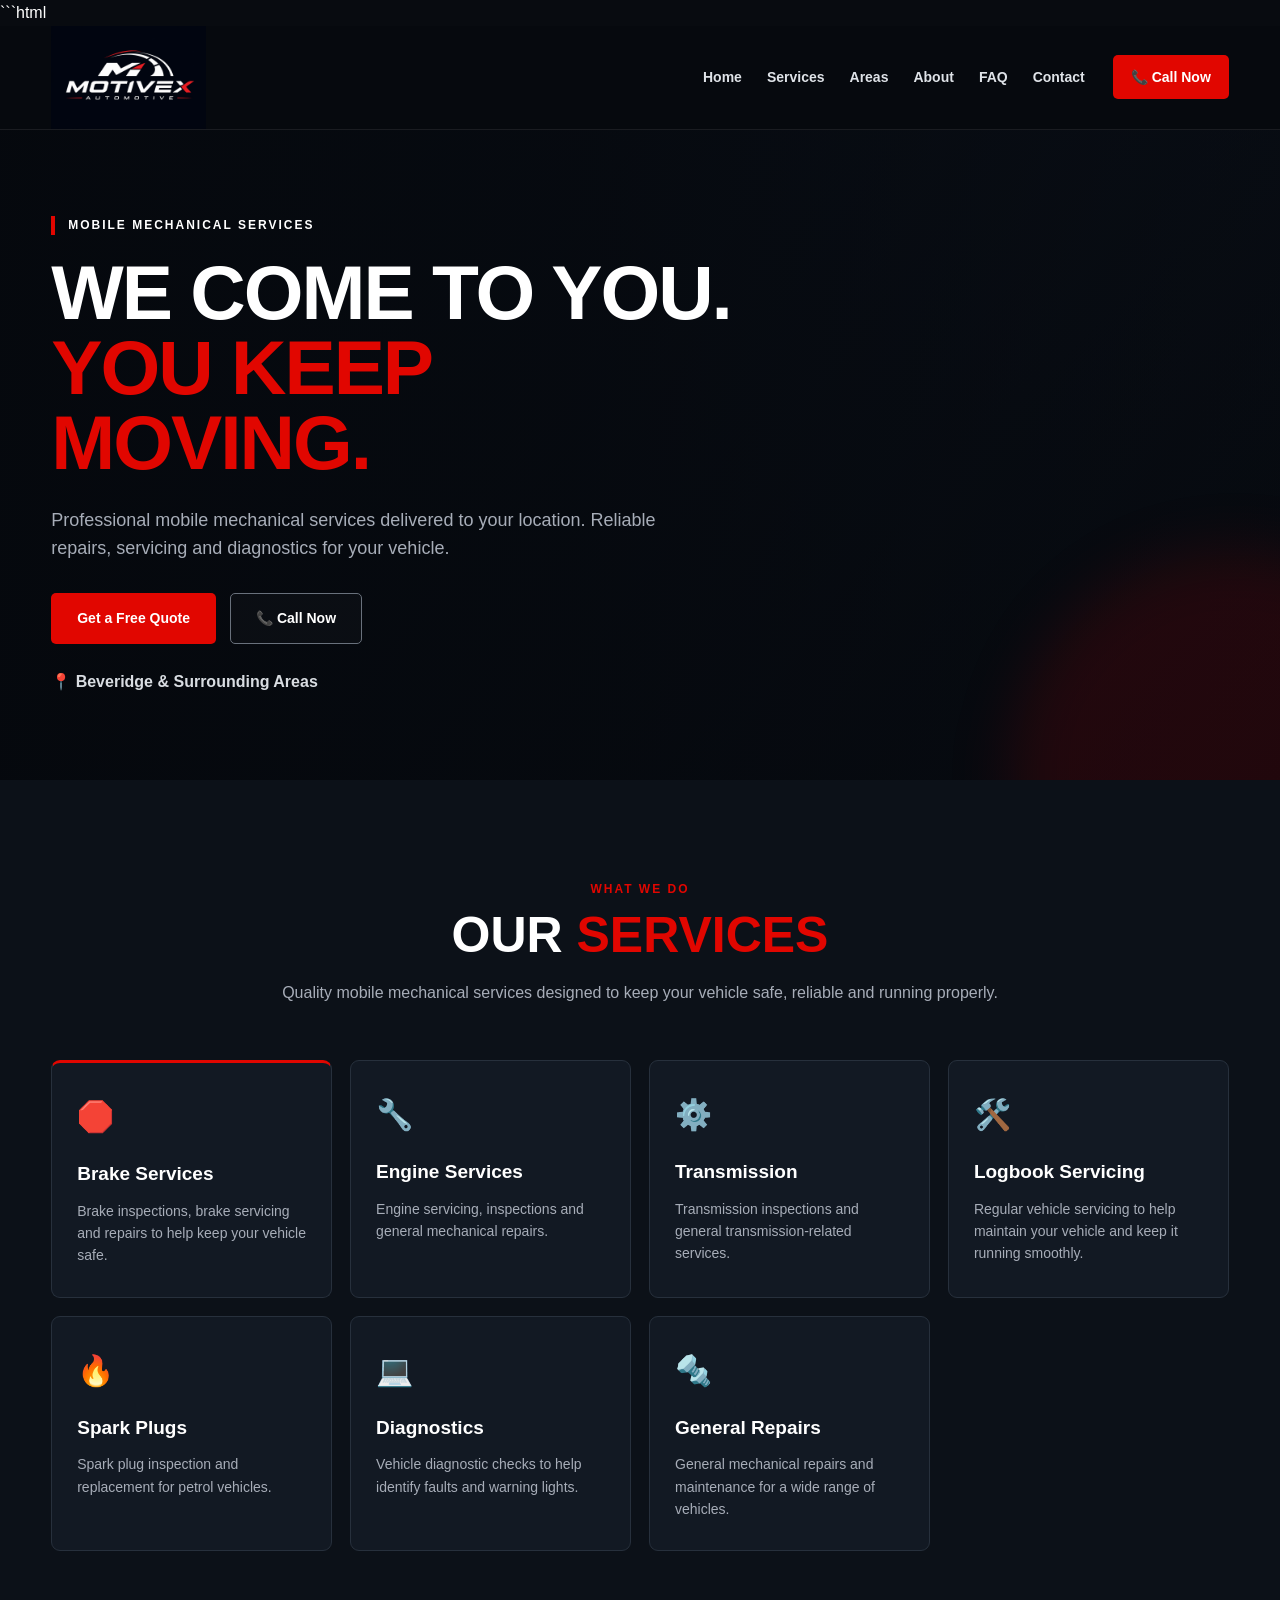
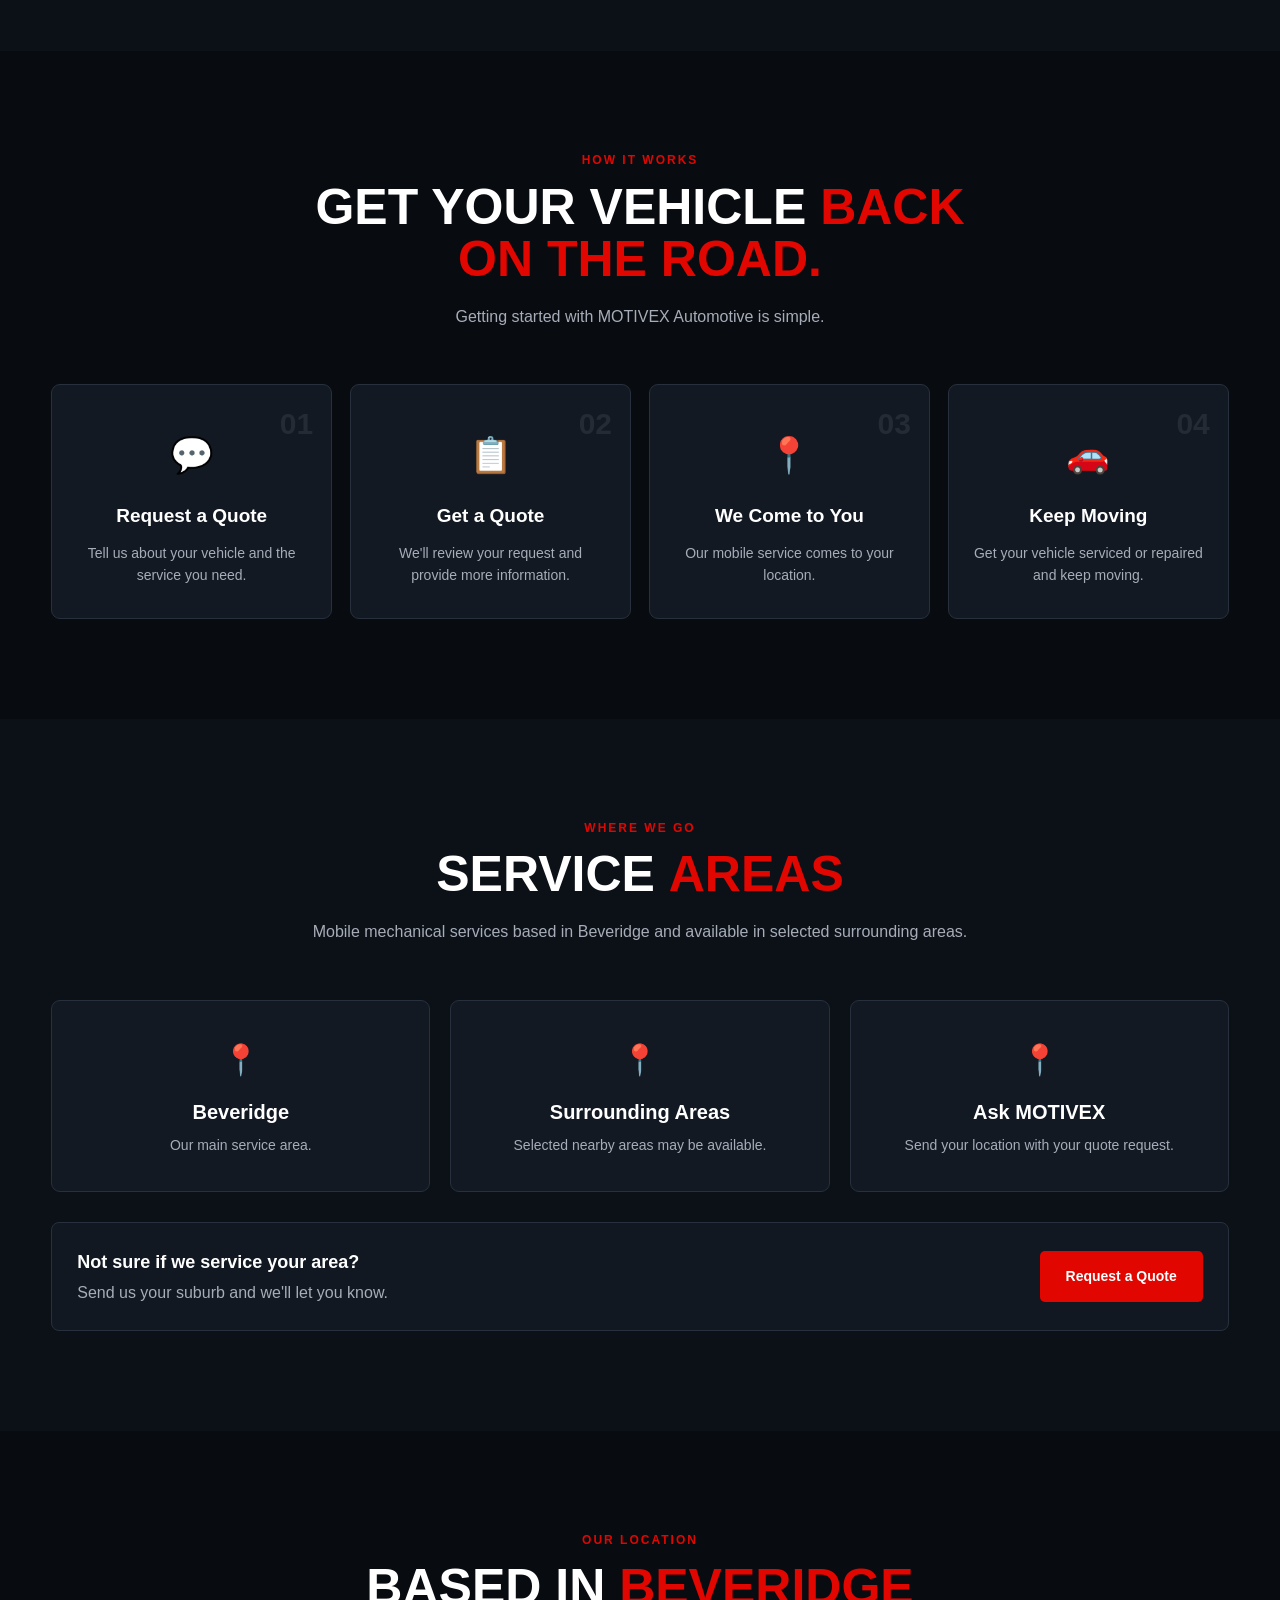
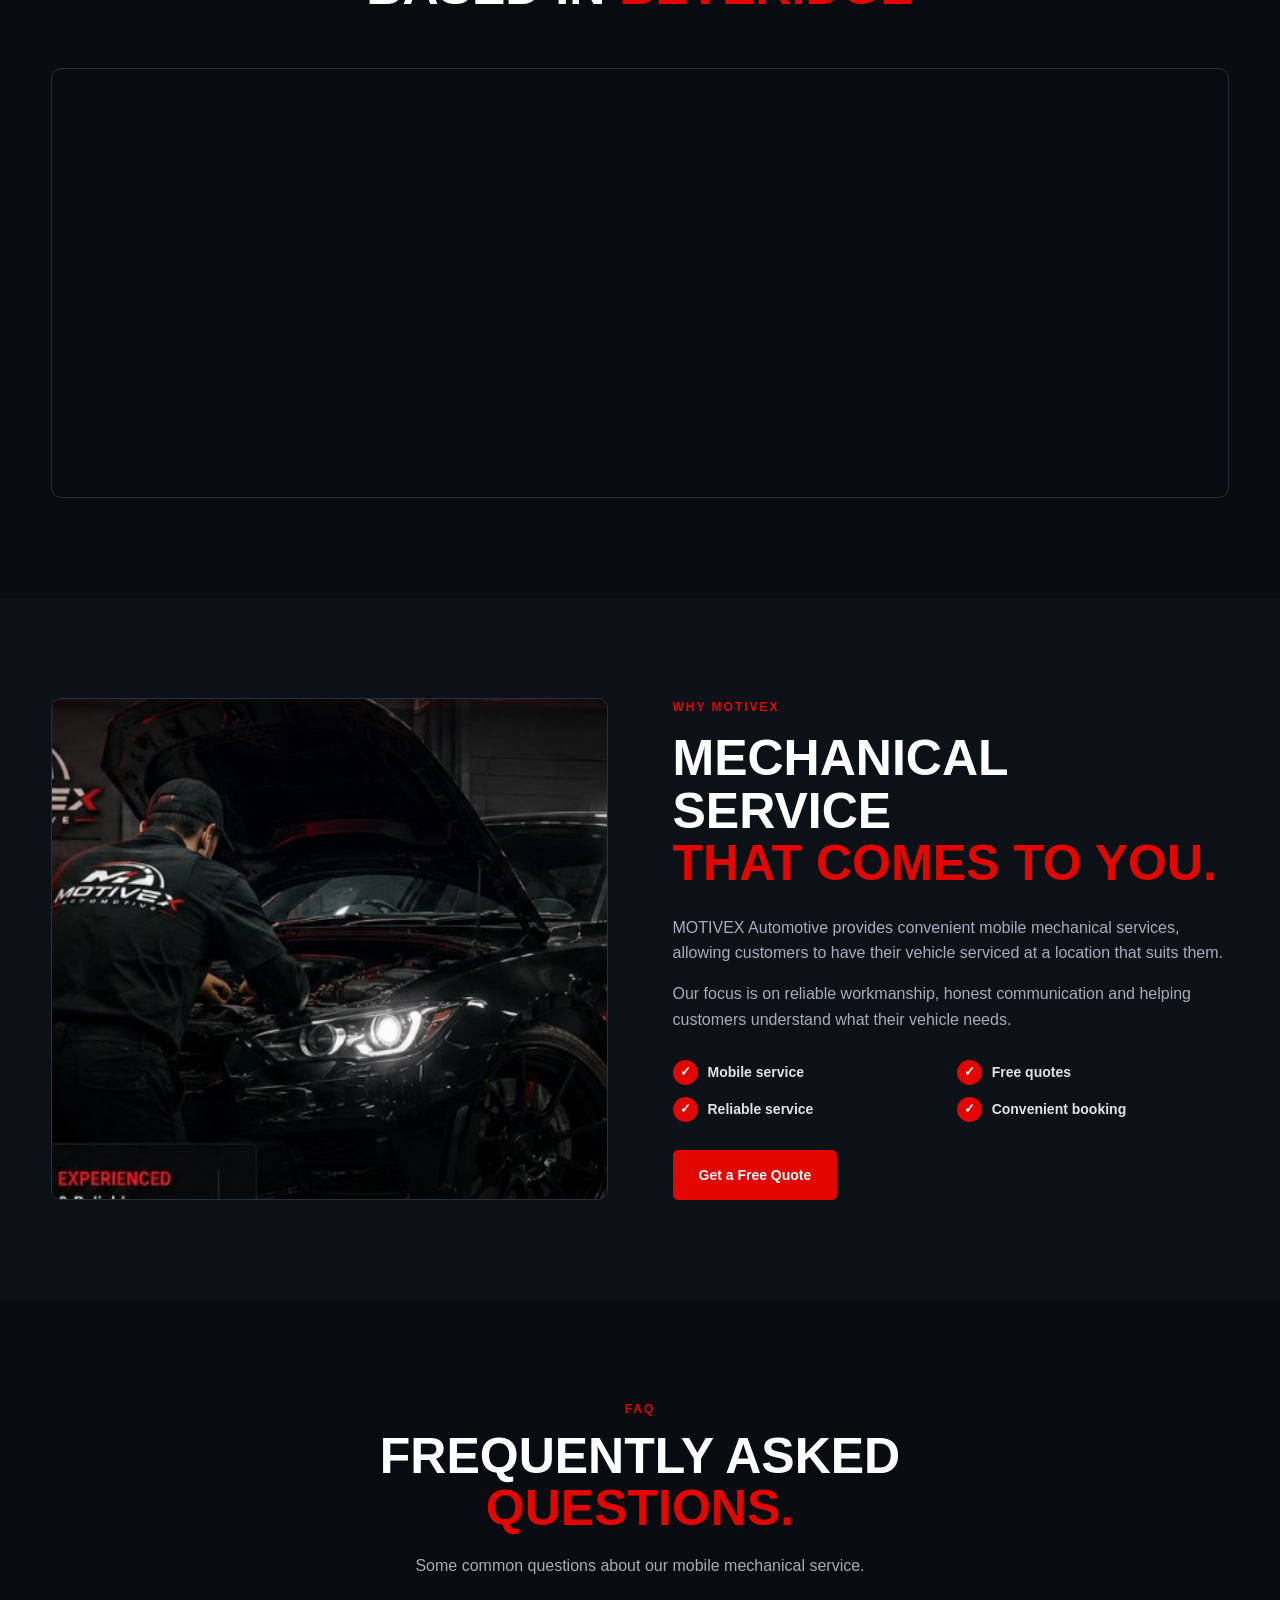
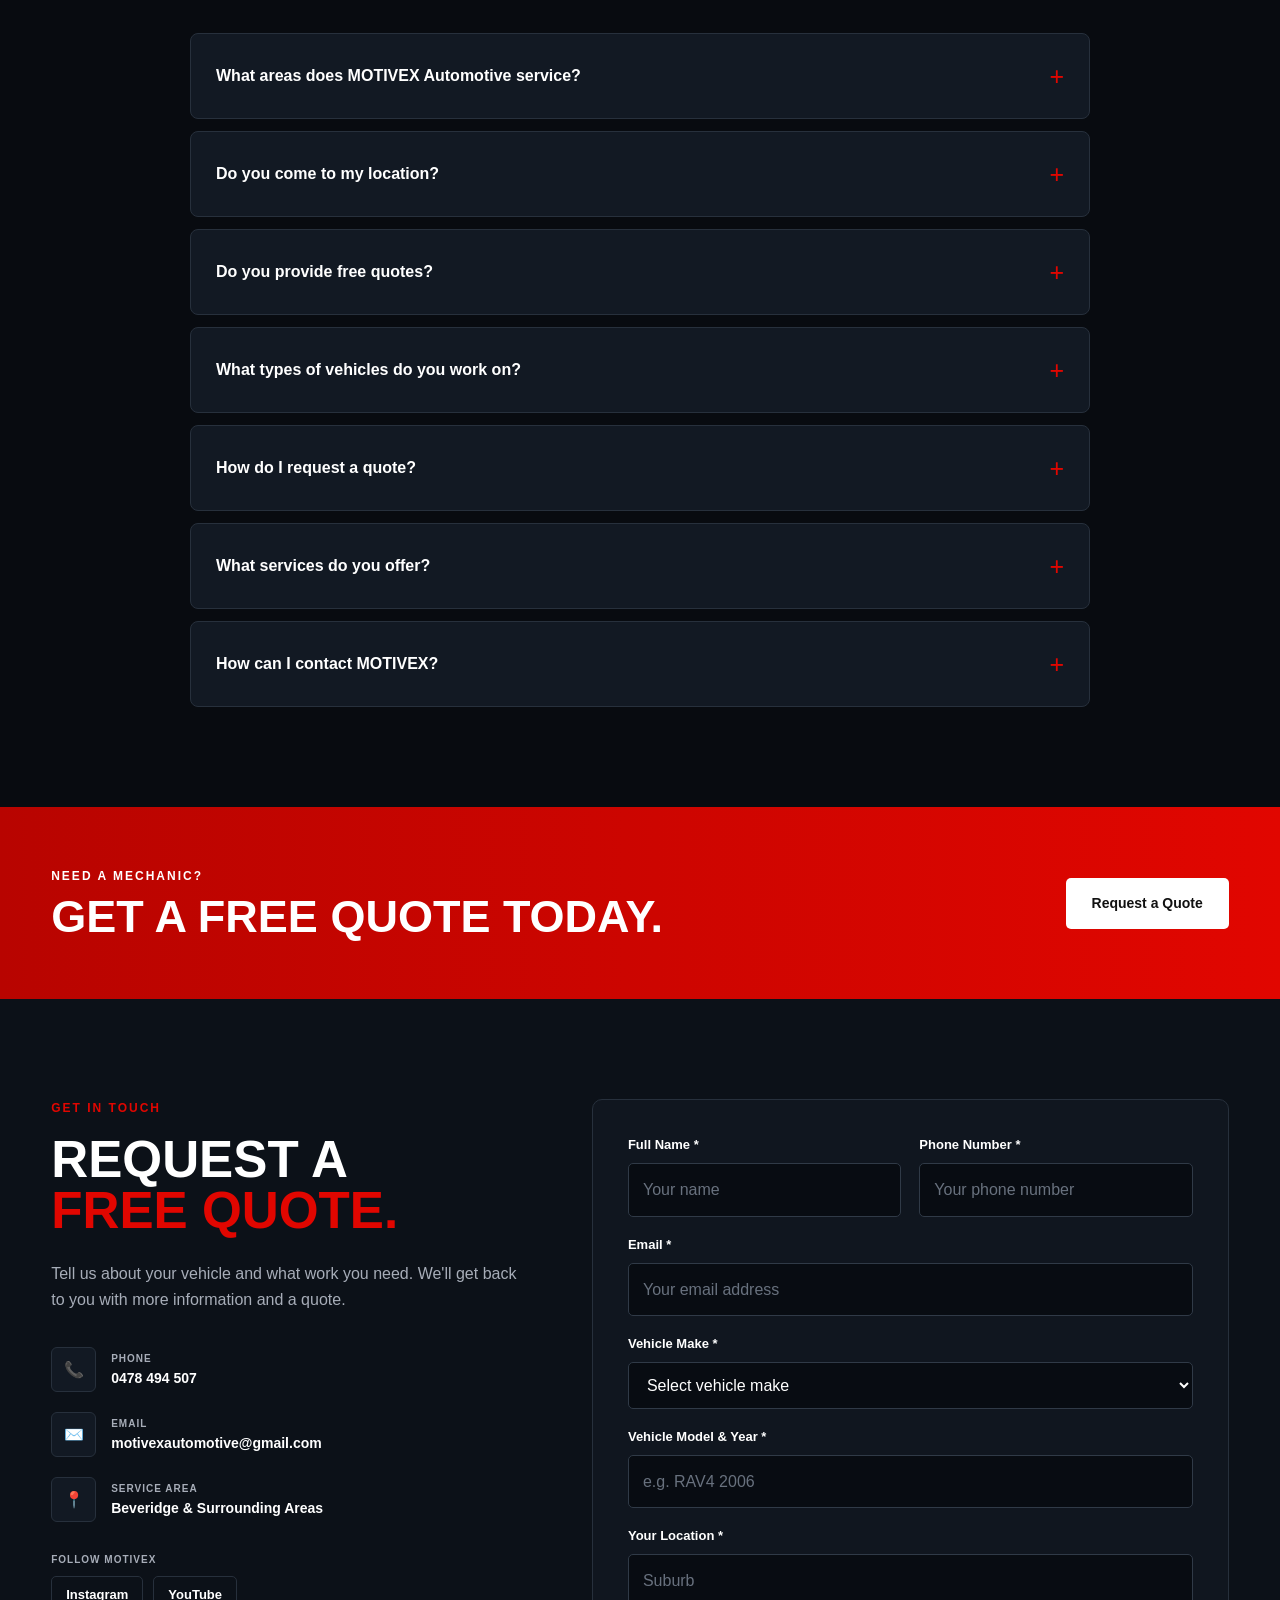
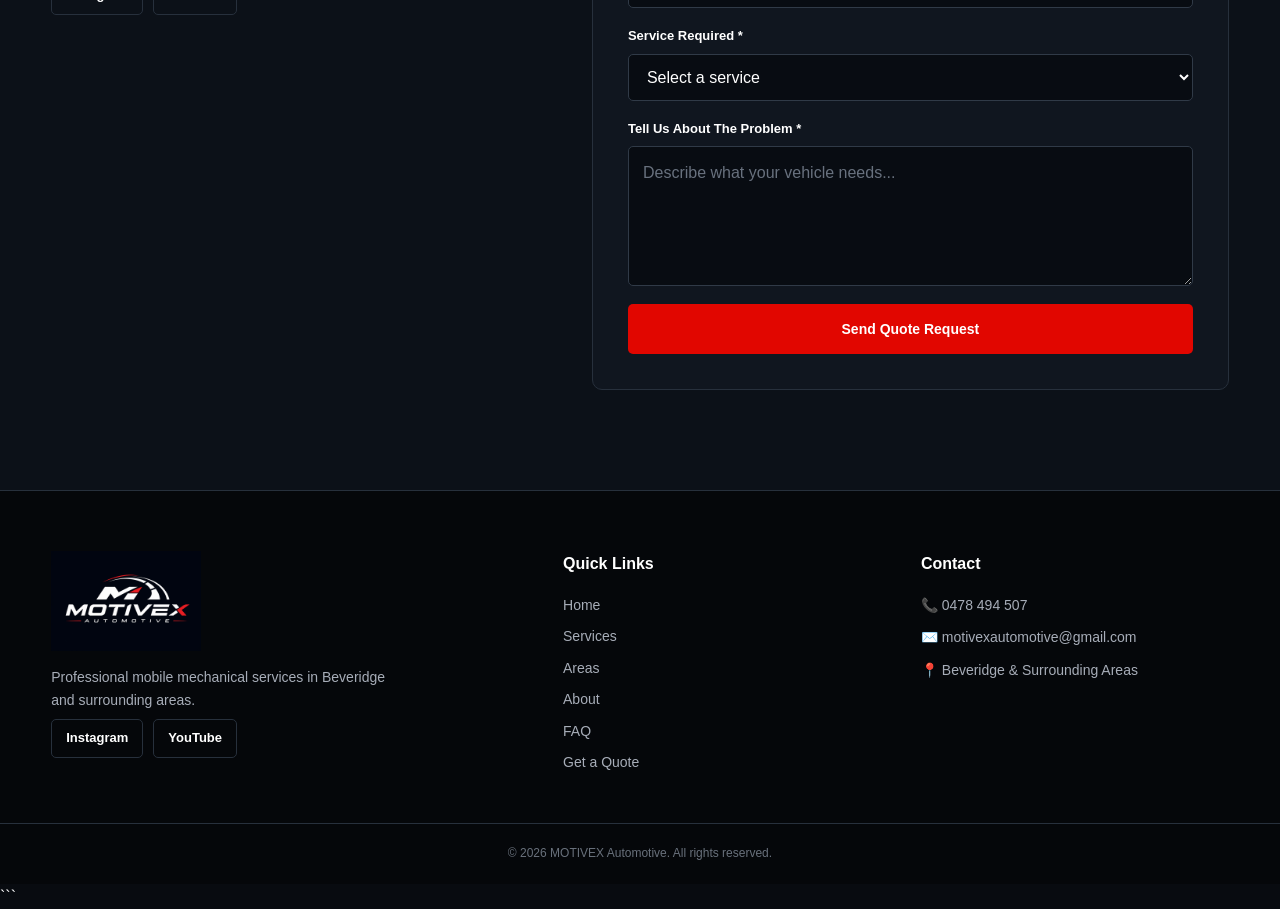
==== commit fbaecca1: "Update index.html" ====
--- a/index.html
+++ b/index.html
@@ -1,3 +1,4 @@
+```html
 <!DOCTYPE html>
 <html lang="en">
 <head>
@@ -11,7 +12,46 @@
         content="MOTIVEX Automotive provides professional mobile mechanical services in Beveridge and surrounding areas."
     >
 
+    <!-- Google Search Console Verification -->
+    <meta
+        name="google-site-verification"
+        content="hBfeEuI_XOXMVsWEyyMoMNOv2l13Owtp3hbzuHkHCJQ"
+    >
+
+    <!-- Website Browser Icon -->
+    <link rel="icon" type="image/png" href="motivex-logo.png">
+
+    <!-- CSS -->
     <link rel="stylesheet" href="style.css">
+
+    <!-- MOTIVEX Automotive Structured Data -->
+    <script type="application/ld+json">
+    {
+        "@context": "https://schema.org",
+        "@type": "AutomotiveBusiness",
+        "name": "MOTIVEX Automotive",
+        "url": "https://motivex1.github.io/motivexautomotive.github.io/",
+        "telephone": "+61478494507",
+        "description": "Professional mobile mechanical services in Beveridge and surrounding areas.",
+        "areaServed": {
+            "@type": "Place",
+            "name": "Beveridge and surrounding areas, Victoria, Australia"
+        },
+        "serviceType": [
+            "Brake Services",
+            "Engine Services",
+            "Transmission Services",
+            "Logbook Servicing",
+            "Spark Plug Services",
+            "Vehicle Diagnostics",
+            "General Mechanical Repairs"
+        ],
+        "sameAs": [
+            "https://www.instagram.com/movitex_automotive/",
+            "https://youtube.com/@motivexautomotive1"
+        ]
+    }
+    </script>
 </head>
 
 <body>
@@ -512,7 +552,6 @@
 
         </div>
 
-
         <div class="faq-list">
 
             <details class="faq-item">
@@ -531,7 +570,6 @@
 
             </details>
 
-
             <details class="faq-item">
 
                 <summary>
@@ -547,7 +585,6 @@
 
             </details>
 
-
             <details class="faq-item">
 
                 <summary>
@@ -562,7 +599,6 @@
 
             </details>
 
-
             <details class="faq-item">
 
                 <summary>
@@ -579,7 +615,6 @@
 
             </details>
 
-
             <details class="faq-item">
 
                 <summary>
@@ -594,7 +629,6 @@
 
             </details>
 
-
             <details class="faq-item">
 
                 <summary>
@@ -609,7 +643,6 @@
                 </p>
 
             </details>
-
 
             <details class="faq-item">
 
@@ -706,7 +739,6 @@
 
                 </div>
 
-
                 <div class="contact-item">
 
                     <div class="contact-icon">
@@ -727,7 +759,6 @@
 
                 </div>
 
-
                 <div class="contact-item">
 
                     <div class="contact-icon">
@@ -745,7 +776,6 @@
                     </div>
 
                 </div>
-
 
                 <div class="contact-social">
 
@@ -803,7 +833,6 @@
 
                     </div>
 
-
                     <div class="form-group">
 
                         <label for="phone">
@@ -822,7 +851,6 @@
 
                 </div>
 
-
                 <div class="form-group">
 
                     <label for="email">
@@ -838,7 +866,6 @@
                     >
 
                 </div>
-
 
                 <div class="form-group">
 
@@ -877,7 +904,6 @@
 
                 </div>
 
-
                 <div class="form-group">
 
                     <label for="vehicleModel">
@@ -894,7 +920,6 @@
 
                 </div>
 
-
                 <div class="form-group">
 
                     <label for="location">
@@ -911,7 +936,6 @@
 
                 </div>
 
-
                 <div class="form-group">
 
                     <label for="service">
@@ -962,7 +986,6 @@
                     </select>
 
                 </div>
-
 
                 <div class="form-group">
 
@@ -979,16 +1002,13 @@
 
                 </div>
 
-
                 <input
                     type="hidden"
                     name="_subject"
                     value="New MOTIVEX Automotive Quote Request"
                 >
 
-
                 <div id="formMessage"></div>
-
 
                 <button
                     type="submit"
@@ -1048,7 +1068,6 @@
 
         </div>
 
-
         <div>
 
             <h3>Quick Links</h3>
@@ -1066,7 +1085,6 @@
 
         </div>
 
-
         <div>
 
             <h3>Contact</h3>
@@ -1091,7 +1109,6 @@
 
     </div>
 
-
     <div class="footer-bottom">
 
         <div class="container">
@@ -1122,7 +1139,6 @@
 
     </a>
 
-
     <a
         href="#contact"
         class="mobile-bar-item mobile-bar-quote">
@@ -1132,7 +1148,6 @@
 
     </a>
 
-
     <a
         href="#areas"
         class="mobile-bar-item">
@@ -1145,7 +1160,9 @@
 </div>
 
 
+<!-- JavaScript -->
 <script src="script.js"></script>
 
 </body>
-</html>+</html>
+```
